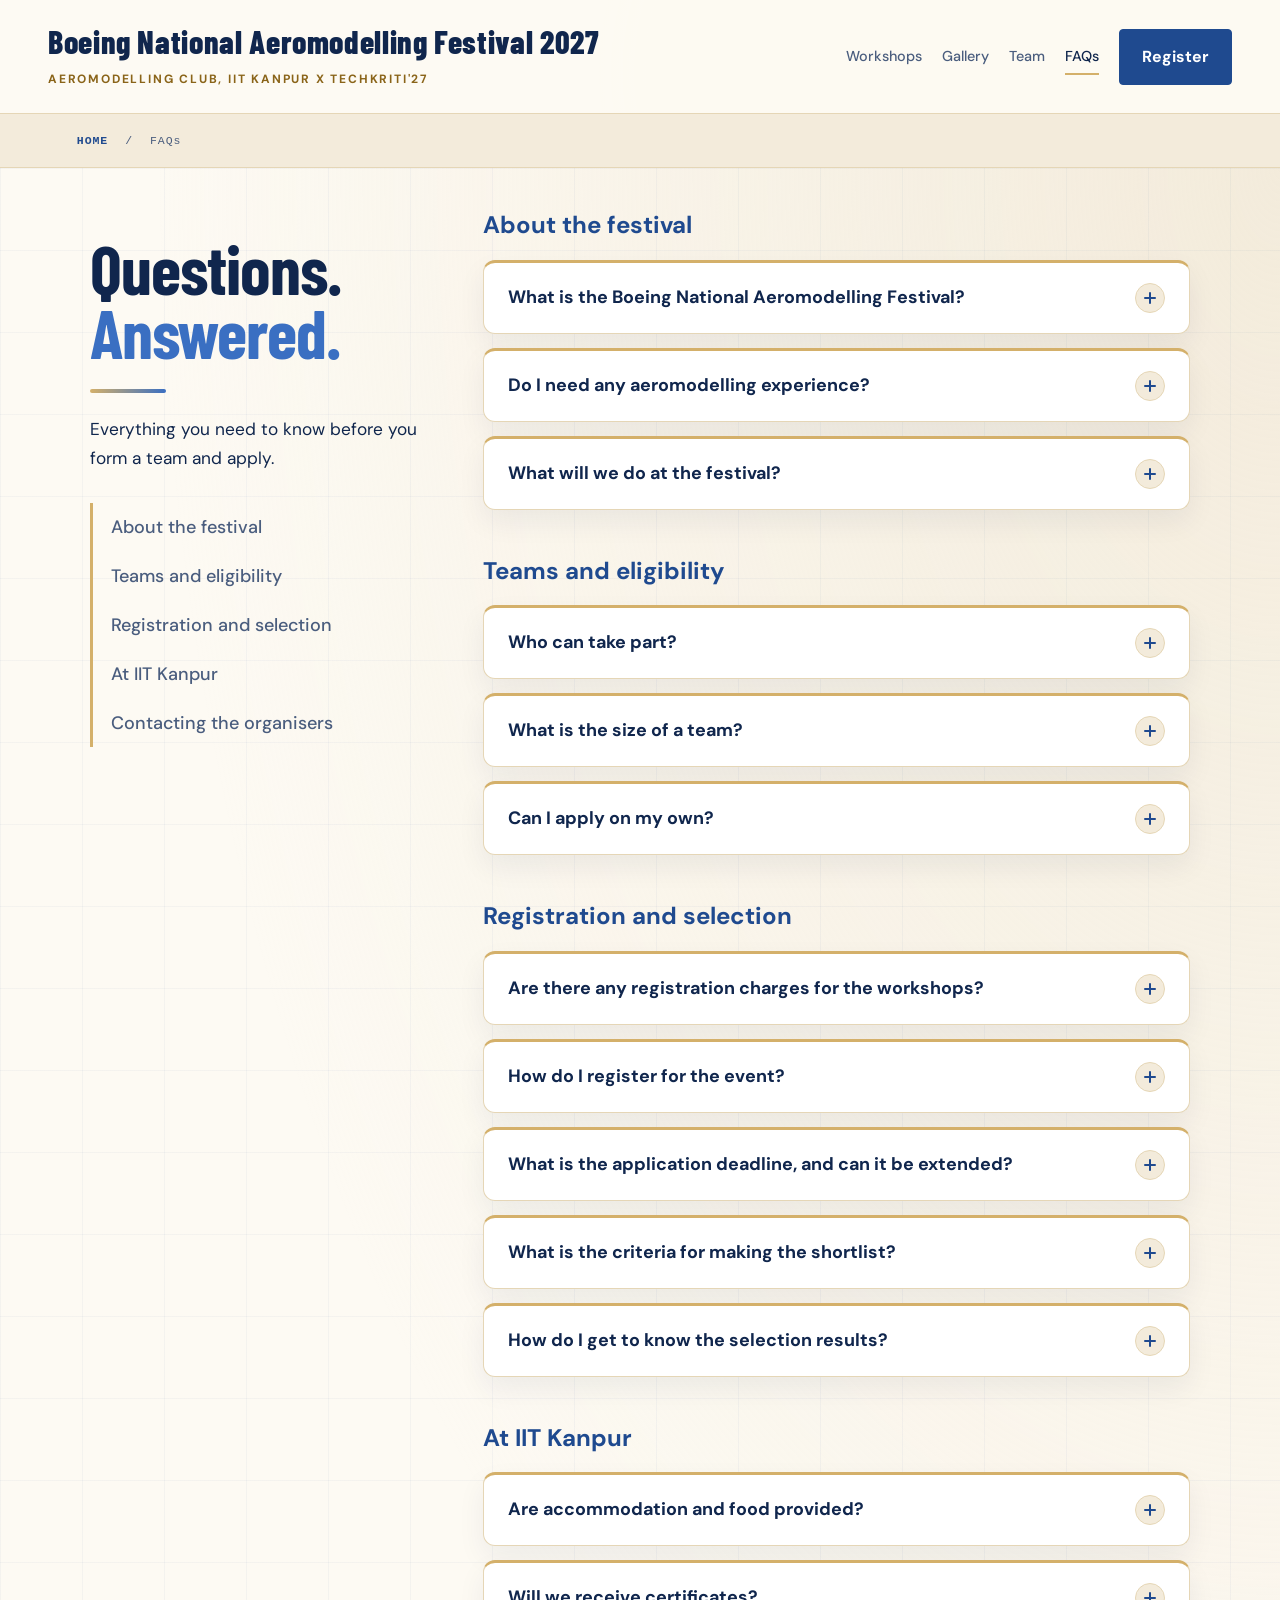
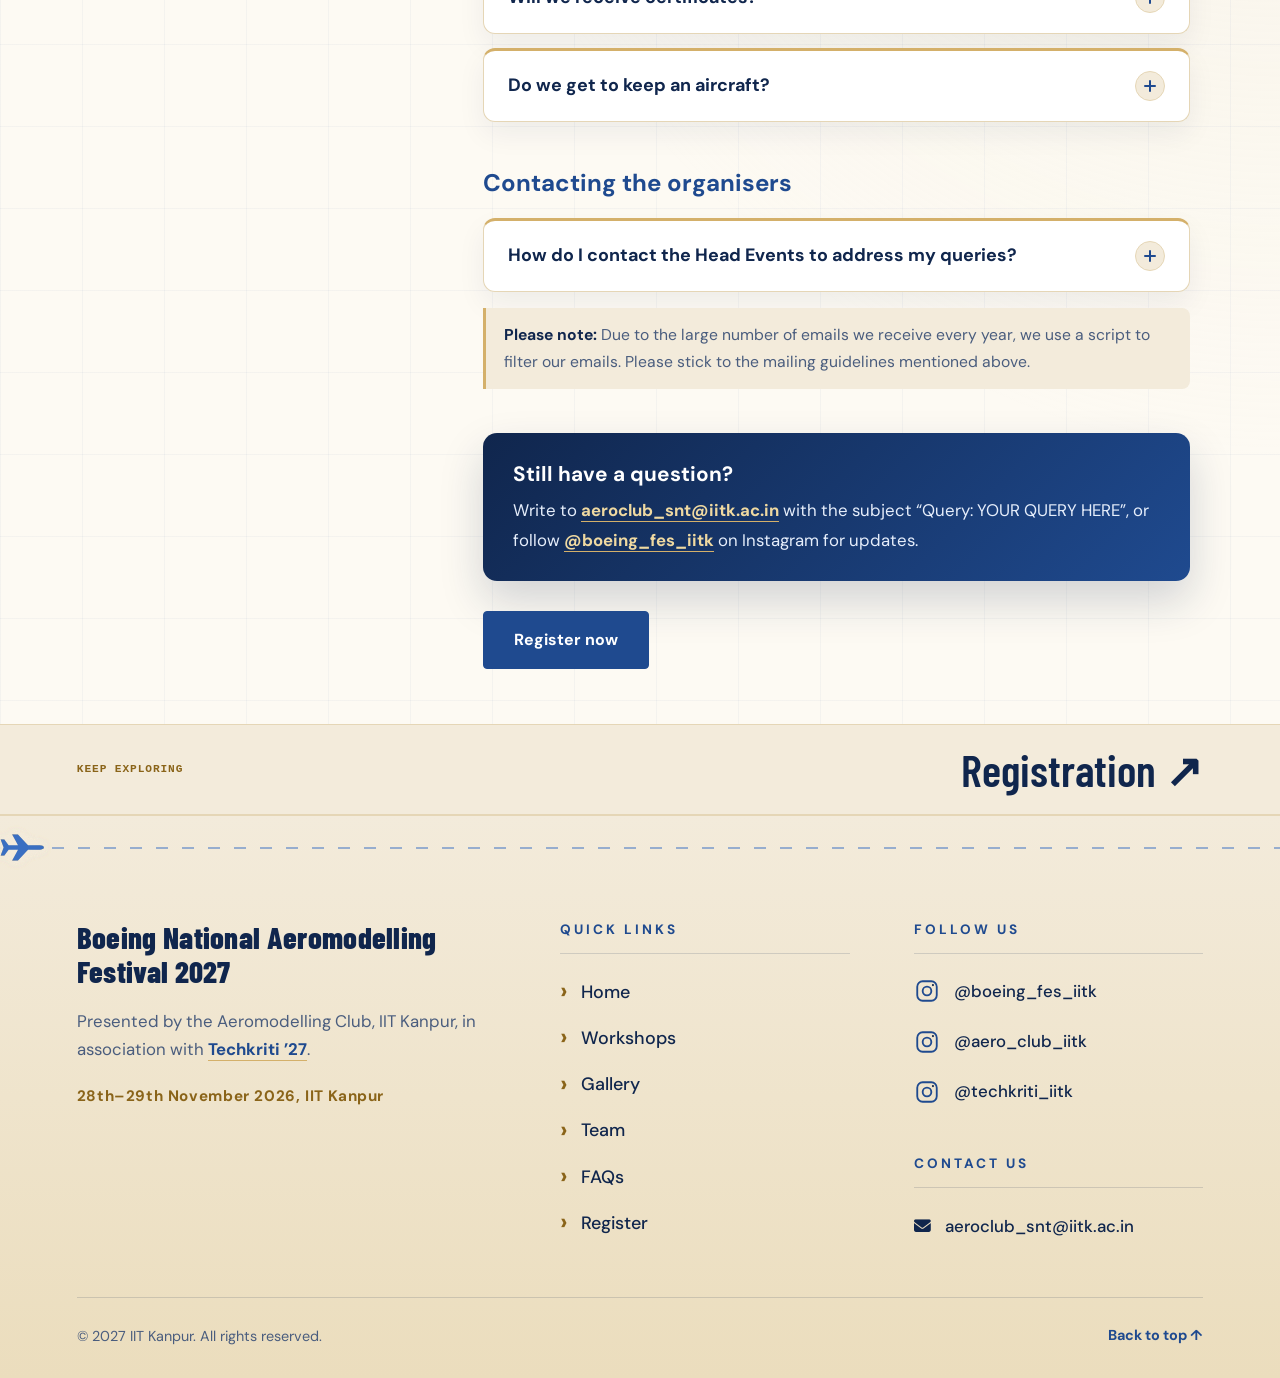
==== faq.html @ bcdc944c "Add files via upload" ====
<!doctype html>
<html lang="en">
<head>
  <meta charset="UTF-8">
  <meta name="viewport" content="width=device-width, initial-scale=1">
  <meta name="theme-color" content="#fdfaf3">
  <meta name="description" content="Answers to common questions about the Boeing National Aeromodelling Festival 2027 at IIT Kanpur: eligibility, team size, registration, selection, accommodation and certificates.">

  <title>FAQs | Boeing National Aeromodelling Festival 2027</title>
  <link rel="stylesheet" href="https://cdnjs.cloudflare.com/ajax/libs/font-awesome/6.5.2/css/all.min.css">
  <link rel="icon" href="assets/favicon.svg" type="image/svg+xml">
  <link rel="preconnect" href="https://fonts.googleapis.com">
  <link rel="preconnect" href="https://fonts.gstatic.com" crossorigin>
  <link rel="stylesheet" href="styles.css">

  <script src="config.js" defer></script>
  <script src="script.js" defer></script>
  <script type="application/ld+json">{"@context": "https://schema.org", "@type": "FAQPage", "mainEntity": [{"@type": "Question", "name": "What is the Boeing National Aeromodelling Festival?", "acceptedAnswer": {"@type": "Answer", "text": "A two-day national festival of design, building and flight, organised by the Aeromodelling Club, IIT Kanpur, in association with Techkriti ’27. It takes place on 28th–29th November 2026 at IIT Kanpur."}}, {"@type": "Question", "name": "Do I need any aeromodelling experience?", "acceptedAnswer": {"@type": "Answer", "text": "No. The festival is open to students from every stream and background, and no prior experience is required."}}, {"@type": "Question", "name": "What will we do at the festival?", "acceptedAnswer": {"@type": "Answer", "text": "You will attend introductory lectures from professors, get a walkthrough of the competition problem statement and a presentation on RC glider design, and build and fly an aircraft model. There is also a networking session with aeromodelling enthusiasts from across the country."}}, {"@type": "Question", "name": "Who can take part?", "acceptedAnswer": {"@type": "Answer", "text": "Students from any engineering department are eligible."}}, {"@type": "Question", "name": "What is the size of a team?", "acceptedAnswer": {"@type": "Answer", "text": "Each team must have 4–5 members: a minimum of 4 and a maximum of 5."}}, {"@type": "Question", "name": "Can I apply on my own?", "acceptedAnswer": {"@type": "Answer", "text": "Applications are made by teams, so form your team first and then submit one application for it."}}, {"@type": "Question", "name": "Are there any registration charges for the workshops?", "acceptedAnswer": {"@type": "Answer", "text": "No, the workshops are conducted free of cost."}}, {"@type": "Question", "name": "How do I register for the event?", "acceptedAnswer": {"@type": "Answer", "text": "The registration form is available through the Workshops page of the website, which links to the registration page. Application forms for the competition will be released soon."}}, {"@type": "Question", "name": "What is the application deadline, and can it be extended?", "acceptedAnswer": {"@type": "Answer", "text": "Applications close on 10th November 2026. We are sorry to inform you that, due to various constraints, the deadlines cannot be extended under any circumstances."}}, {"@type": "Question", "name": "What is the criteria for making the shortlist?", "acceptedAnswer": {"@type": "Answer", "text": "Selection mainly depends on the technical aspect and enthusiasm that the teams showcase in their application form. Additionally, we look for teams that would bring more diversity to the participation pool."}}, {"@type": "Question", "name": "How do I get to know the selection results?", "acceptedAnswer": {"@type": "Answer", "text": "Once the shortlist has been compiled, you will receive a mail on your registered email ID."}}, {"@type": "Question", "name": "Are accommodation and food provided?", "acceptedAnswer": {"@type": "Answer", "text": "Yes. Accommodation is provided for the nights of 27th and 28th November 2026, and meals are provided as set out in the workshop terms and conditions. No dinner or accommodation is provided on 29th November."}}, {"@type": "Question", "name": "Will we receive certificates?", "acceptedAnswer": {"@type": "Answer", "text": "Yes. All participants receive official certificates from Boeing and IIT Kanpur."}}, {"@type": "Question", "name": "Do we get to keep an aircraft?", "acceptedAnswer": {"@type": "Answer", "text": "Yes. You can take home an RC plane kit of your own, subject to terms and conditions."}}, {"@type": "Question", "name": "How do I contact the Head Events to address my queries?", "acceptedAnswer": {"@type": "Answer", "text": "All workshop or event related queries can be sent to takeoff@techkriti.org or to the coordinators listed on the Team page, with the subject “Query: YOUR QUERY HERE” (without quotes). For example: Query: Is it compulsory for all registered members to attend the event?"}}]}</script>
<style>
.faq-layout{position:relative;z-index:1;max-width:1100px;margin:0 auto;display:grid;grid-template-columns:minmax(0,1fr) minmax(0,2.1fr);gap:56px;align-items:start}
.faq-aside{position:sticky;top:28px}
.faq-aside .page-title{font-size:clamp(3.4rem,5.4vw,5.6rem)}
.faq-aside>p{margin-top:22px;font-size:1.08rem;line-height:1.7;color:var(--ink)}
.faq-jump{list-style:none;margin:30px 0 0;padding:0;border-left:3px solid var(--gold)}
.faq-jump a{display:block;padding:10px 18px;color:var(--muted);font-weight:500;transition:color .25s,background .25s}
.faq-jump a:hover{color:var(--navy);background:var(--beige)}
.faq-group{scroll-margin-top:24px}
.faq-group+.faq-group{margin-top:44px}
.faq-group-title{margin:0 0 18px;font:700 1.5rem/1.4 var(--body);letter-spacing:0;color:var(--blue-700)}
.faq-item{background:var(--white);border:1px solid var(--sand);border-top:3px solid var(--gold);border-radius:12px;box-shadow:0 12px 28px #10264d10}
.faq-item+.faq-item{margin-top:14px}
.faq-item summary{display:flex;align-items:center;justify-content:space-between;gap:20px;padding:20px 24px;cursor:pointer;list-style:none;color:var(--navy);font:700 1.12rem/1.45 var(--body)}
.faq-item summary::-webkit-details-marker{display:none}
.faq-item summary i{position:relative;flex:0 0 auto;width:30px;height:30px;border:1px solid var(--sand);border-radius:50%;background:var(--beige);transition:background .25s,border-color .25s,transform .3s var(--ease)}
.faq-item summary i:before,.faq-item summary i:after{content:'';position:absolute;left:50%;top:50%;width:12px;height:2px;margin:-1px 0 0 -6px;border-radius:1px;background:var(--blue-700);transition:transform .3s var(--ease),background .25s}
.faq-item summary i:after{transform:rotate(90deg)}
.faq-item summary:hover i{border-color:var(--gold)}
.faq-item[open] summary i{background:var(--blue-700);border-color:var(--blue-700);transform:rotate(180deg)}
.faq-item[open] summary i:before,.faq-item[open] summary i:after{background:#fff}
.faq-item[open] summary i:after{transform:rotate(0)}
.faq-answer{padding:0 24px 24px;margin-right:50px}
.faq-answer p{margin:0;color:var(--muted);font-size:1.05rem;line-height:1.75}
.faq-answer a{color:var(--blue-700);font-weight:600;border-bottom:1px solid var(--gold)}
.faq-answer a:hover{color:var(--navy)}
.faq-help{margin-top:44px;padding:26px 30px;border-radius:14px;background:linear-gradient(135deg,#10264d,#1f4a8f);box-shadow:0 20px 44px #10264d2e}
.faq-help h2{margin:0 0 8px;font:700 1.3rem/1.4 var(--body);letter-spacing:0;color:#fff}
.faq-help p{margin:0;color:#e6eefb;font-size:1.05rem;line-height:1.75}
.faq-help a{color:var(--gold-light);font-weight:700;border-bottom:1px solid var(--gold)}
.faq-help a:hover{color:#fff}
.faq-note{margin:16px 0 0;padding:14px 18px;border-left:3px solid var(--gold);background:var(--beige);border-radius:0 8px 8px 0;color:var(--muted);font-size:.98rem;line-height:1.7}
.faq-note strong{color:var(--navy)}
.faq-cta{margin-top:30px}
@media(max-width:900px){.faq-layout{grid-template-columns:1fr;gap:34px}.faq-aside{position:static}.faq-jump{display:flex;flex-wrap:wrap;gap:10px;border-left:0}.faq-jump a{padding:9px 16px;border:1px solid var(--sand);border-radius:999px;background:var(--white);font-size:.95rem}}
@media(max-width:600px){.faq-item summary{padding:18px 18px;font-size:1.05rem}.faq-answer{padding:0 18px 20px;margin-right:0}.faq-answer p{font-size:1rem}.faq-help{padding:22px}}
@media(prefers-reduced-motion:reduce){.faq-item summary i,.faq-item summary i:before,.faq-item summary i:after{transition:none}}
</style>
</head>

<body class="theme-faq">
  <a class="skip-link" href="#main">Skip to content</a>

  <div class="scroll-progress" aria-hidden="true"></div>
  <div class="ambient-light" aria-hidden="true"></div>

  <header class="header">

<a class="brand" href="index.html" aria-label="Boeing National Aeromodelling Festival 2027 home"><span class="brand-title">Boeing National Aeromodelling Festival 2027</span><small>AEROMODELLING CLUB, IIT KANPUR X TECHKRITI'27 </small></a>

<button class="menu-toggle" aria-expanded="false" aria-controls="navigation">Explore <span class="menu-bars" aria-hidden="true"></span></button>

<nav id="navigation" aria-label="Main navigation"><a href="workshops.html">Workshops</a><a href="gallery.html">Gallery</a><a href="team.html">Team</a><a href="faq.html" aria-current="page">FAQs</a><a class="button small" href="register.html">Register</a></nav>

</header>

  <main id="main">
    <div class="page-breadcrumb mono">
      <a href="index.html">HOME</a>
      <span>/</span>
      FAQs
    </div>

    <section class="section faq" id="faq" aria-labelledby="faq-title">
      <div class="faq-layout">
        <div class="faq-aside">
          <h1 class="page-title" id="faq-title">
            Questions.<br>
            <em>Answered.</em>
          </h1>
          <p>Everything you need to know before you form a team and apply.</p>
          <ul class="faq-jump" aria-label="Jump to a topic"><li><a href="#about">About the festival</a></li><li><a href="#teams">Teams and eligibility</a></li><li><a href="#applying">Registration and selection</a></li><li><a href="#campus">At IIT Kanpur</a></li><li><a href="#contact">Contacting the organisers</a></li></ul>
        </div>

        <div>
<section class="faq-group" id="about" aria-labelledby="about-h">
<h2 class="faq-group-title" id="about-h">About the festival</h2>
<details class="faq-item"><summary><span>What is the Boeing National Aeromodelling Festival?</span><i aria-hidden="true"></i></summary><div class="faq-answer"><p>A two-day national festival of design, building and flight, organised by the Aeromodelling Club, IIT Kanpur, in association with Techkriti ’27. It takes place on 28th–29th November 2026 at IIT Kanpur.</p></div></details>
<details class="faq-item"><summary><span>Do I need any aeromodelling experience?</span><i aria-hidden="true"></i></summary><div class="faq-answer"><p>No. The festival is open to students from every stream and background, and no prior experience is required.</p></div></details>
<details class="faq-item"><summary><span>What will we do at the festival?</span><i aria-hidden="true"></i></summary><div class="faq-answer"><p>You will learn the basics of aeromodelling, get a walkthrough of the aircraft design, and build and fly an aircraft model under supervision.</p></div></details>
</section>
<section class="faq-group" id="teams" aria-labelledby="teams-h">
<h2 class="faq-group-title" id="teams-h">Teams and eligibility</h2>
<details class="faq-item"><summary><span>Who can take part?</span><i aria-hidden="true"></i></summary><div class="faq-answer"><p>Students from any engineering or science department, from anywhere in India, are eligible to participate.</p></div></details>
<details class="faq-item"><summary><span>What is the size of a team?</span><i aria-hidden="true"></i></summary><div class="faq-answer"><p>Each team must have 4–5 members:a maximum of 5.</p></div></details>
<details class="faq-item"><summary><span>Can I apply on my own?</span><i aria-hidden="true"></i></summary><div class="faq-answer"><p>Applications are submitted as a team. We kindly request you to form your team first and then submit a single application on behalf of your team.</p></div></details>
</section>
<section class="faq-group" id="applying" aria-labelledby="applying-h">
<h2 class="faq-group-title" id="applying-h">Registration and selection</h2>
<details class="faq-item"><summary><span>Are there any registration charges for the workshops?</span><i aria-hidden="true"></i></summary><div class="faq-answer"><p>No, the workshops are conducted free of cost.</p></div></details>
<details class="faq-item"><summary><span>How do I register for the event?</span><i aria-hidden="true"></i></summary><div class="faq-answer"><p>The registration form is available through the <a href="workshops.html">Workshops page</a> of the website, which links to the <a href="register.html">registration page</a>. </p></div></details>
<details class="faq-item"><summary><span>What is the application deadline, and can it be extended?</span><i aria-hidden="true"></i></summary><div class="faq-answer"><p>Applications close on 10th November 2026. We are sorry to inform you that, due to various constraints, the deadlines cannot be extended under any circumstances.</p></div></details>
<details class="faq-item"><summary><span>What is the criteria for making the shortlist?</span><i aria-hidden="true"></i></summary><div class="faq-answer"><p>Selection mainly depends on the technical aspect and enthusiasm that the teams showcase in their application form. Additionally, we look for teams that would bring more diversity to the participation pool.</p></div></details>
<details class="faq-item"><summary><span>How do I get to know the selection results?</span><i aria-hidden="true"></i></summary><div class="faq-answer"><p>Once the shortlist has been compiled, you will receive a mail on your registered email ID.</p></div></details>
</section>
<section class="faq-group" id="campus" aria-labelledby="campus-h">
<h2 class="faq-group-title" id="campus-h">At IIT Kanpur</h2>
<details class="faq-item"><summary><span>Are accommodation and food provided?</span><i aria-hidden="true"></i></summary><div class="faq-answer"><p>Yes. Accommodation is provided for the nights of 27th and 28th November 2026, and meals are provided as set out in the <a href="workshops.html#terms">workshop terms and conditions</a>. No dinner or accommodation is provided on 29th November.</p></div></details>
<details class="faq-item"><summary><span>Will we receive certificates?</span><i aria-hidden="true"></i></summary><div class="faq-answer"><p>Yes. All participants receive official certificates from Boeing and IIT Kanpur.</p></div></details>
<details class="faq-item"><summary><span>Do we get to keep an aircraft?</span><i aria-hidden="true"></i></summary><div class="faq-answer"><p>Yes. You can take home an RC plane kit of your own, subject to terms and conditions.</p></div></details>
</section>
<section class="faq-group" id="contact" aria-labelledby="contact-h">
<h2 class="faq-group-title" id="contact-h">Contacting the organisers</h2>
<details class="faq-item"><summary><span>How do I contact the Head Events to address my queries?</span><i aria-hidden="true"></i></summary><div class="faq-answer"><p>All workshop or event related queries can be sent to <a href="mailto:aeroclub_snt@iitk.ac.in">aeroclub_snt@iitk.ac.in</a> or to the coordinators listed on the <a href="team.html">Team page</a>, with the subject “Query: YOUR QUERY HERE” (without quotes). For example: Query: Is it compulsory for all registered members to attend the event?</p></div></details>
<p class="faq-note"><strong>Please note:</strong> Due to the large number of emails we receive every year, we use a script to filter our emails. Please stick to the mailing guidelines mentioned above.</p>
</section>

          <div class="faq-help">
            <h2>Still have a question?</h2>
            <p>Write to <a href="mailto:aeroclub_snt@iitk.ac.in">aeroclub_snt@iitk.ac.in</a> with the subject “Query: YOUR QUERY HERE”, or follow <a href="https://www.instagram.com/boeing_fes.iitkanpur?stkn=b3hxc285cGUwdHU4/" target="_blank" rel="noopener noreferrer">@boeing_fes_iitk</a> on Instagram for updates.</p>
          </div>

          <div class="faq-cta">
            <a class="button" href="register.html">Register now</a>
          </div>
        </div>
      </div>
    </section>

    <div class="page-next">
      <span class="mono">KEEP EXPLORING</span>
      <a href="register.html">Registration ↗</a>
    </div>
  </main>

  <footer class="techkriti-footer">
  <div class="flight-lane" aria-hidden="true">
    <span class="lane-line"></span>
    <span class="lane-plane p1"><svg viewBox="0 0 64 40" focusable="false" aria-hidden="true"><path d="M61 20c0-2-3-3-6-3H39L25 2h-8l8 15H12L6 9H1l4 11-4 11h5l6-8h13l-8 15h8l14-15h16c3 0 6-1 6-3Z"/></svg></span>
    <span class="lane-plane p2"><svg viewBox="0 0 64 40" focusable="false" aria-hidden="true"><path d="M61 20c0-2-3-3-6-3H39L25 2h-8l8 15H12L6 9H1l4 11-4 11h5l6-8h13l-8 15h8l14-15h16c3 0 6-1 6-3Z"/></svg></span>
    <span class="lane-plane p3"><svg viewBox="0 0 64 40" focusable="false" aria-hidden="true"><path d="M61 20c0-2-3-3-6-3H39L25 2h-8l8 15H12L6 9H1l4 11-4 11h5l6-8h13l-8 15h8l14-15h16c3 0 6-1 6-3Z"/></svg></span>
  </div>

  <div class="tf-grid">
    <div class="tf-about">
      <p class="tf-title">Boeing National Aeromodelling Festival 2027</p>
      <p class="tf-presented">Presented by the Aeromodelling Club, IIT Kanpur, in association with <a href="https://techkriti.org/" target="_blank" rel="noopener noreferrer">Techkriti ’27</a>.</p>
      <p class="tf-meta">28th–29th November 2026, IIT Kanpur</p>
    </div>

    <nav class="tf-col" aria-labelledby="tf-quick">
      <h2 class="tf-heading" id="tf-quick">Quick Links</h2>
      <ul class="tf-list tf-links-list">
        <li><a href="index.html">Home</a></li>
        <li><a href="workshops.html">Workshops</a></li>
        <li><a href="gallery.html">Gallery</a></li>
        <li><a href="team.html">Team</a></li>
        <li><a href="faq.html">FAQs</a></li>
        <li><a href="register.html">Register</a></li>
      </ul>
    </nav>

    <div class="tf-col">
      <h2 class="tf-heading" id="tf-follow">Follow Us</h2>
      <ul class="tf-list tf-social">
        <li><a href="https://www.instagram.com/boeing_fes.iitkanpur?stkn=b3hxc285cGUwdHU4/" target="_blank" rel="noopener noreferrer" aria-label="Instagram: @boeing_fes_iitk"><svg viewBox="0 0 24 24" aria-hidden="true"><rect x="3" y="3" width="18" height="18" rx="5"/><circle cx="12" cy="12" r="4"/><circle cx="17.5" cy="6.5" r="1" fill="currentColor" stroke="none"/></svg><span>@boeing_fes_iitk</span></a></li>
        <li><a href="https://www.instagram.com/aero_club_iitk?stkn=MXhlc2lqOWwxZTV2Yg==/" target="_blank" rel="noopener noreferrer" aria-label="Instagram: @aero_club_iitk"><svg viewBox="0 0 24 24" aria-hidden="true"><rect x="3" y="3" width="18" height="18" rx="5"/><circle cx="12" cy="12" r="4"/><circle cx="17.5" cy="6.5" r="1" fill="currentColor" stroke="none"/></svg><span>@aero_club_iitk</span></a></li>
        <li><a href="https://www.instagram.com/techkriti.iitk?stkn=a3dnM20zMXR4cjg1/" target="_blank" rel="noopener noreferrer" aria-label="Instagram: @techkriti_iitk"><svg viewBox="0 0 24 24" aria-hidden="true"><rect x="3" y="3" width="18" height="18" rx="5"/><circle cx="12" cy="12" r="4"/><circle cx="17.5" cy="6.5" r="1" fill="currentColor" stroke="none"/></svg><span>@techkriti_iitk</span></a></li>
      </ul>
      <h2 class="tf-heading" id="tf-follow" style="margin-top: 40px;">Contact Us</h2>

<ul class="tf-list tf-social">
    <li>
        <a href="mailto:aeroclub_snt@iitk.ac.in" aria-label="Email Aeromodelling Club IIT Kanpur">
            <i class="fa-solid fa-envelope"></i>
            <span>aeroclub_snt@iitk.ac.in</span>
        </a>
    </li>
</ul>
    </div>
  </div>

  <div class="tf-bottom">
    <p>© 2027 IIT Kanpur. All rights reserved.</p>
    <a class="tf-top-link" href="#main">Back to top ↑</a>
  </div>
</footer>
</body>
</html>
---- styles.css ----
@import url('https://fonts.googleapis.com/css2?family=Barlow+Condensed:wght@500;600;700;800;900&family=DM+Sans:wght@400;500;600;700&display=swap');
@view-transition{navigation:auto}

/* ==========================================================================
   BNAF 2027 — light theme
   Palette taken from the reference board: night-sky navy, royal and icy blues,
   set against white, beige and golden beige.
   ========================================================================== */
:root{
  --white:#ffffff;
  --cream:#fdfaf3;      /* page background */
  --beige:#f3ebdb;      /* soft panels, footer */
  --sand:#e5d6b6;       /* hairlines on beige */
  --gold-light:#efd9a1; /* golden beige, highlights */
  --gold:#d4b06a;       /* golden beige, accents and buttons */
  --gold-deep:#8a6419;  /* gold that is safe to use as text */
  --blue-100:#e3ecf9;
  --blue-200:#c4d6f1;
  --blue-300:#8fb2e3;
  --blue-500:#3a6fc2;
  --blue-700:#1f4a8f;
  --navy:#10264d;
  --ink:var(--navy);
  --muted:#4a5d7e;
  --line:#10264d1f;
  --display:'Barlow Condensed','Arial Narrow',Impact,sans-serif;
  --body:'DM Sans',Arial,sans-serif;
  --ease:cubic-bezier(.2,.75,.2,1);
}

*{box-sizing:border-box}
html{scroll-behavior:smooth;scroll-padding-top:30px}
body{margin:0;background:var(--cream);color:var(--ink);font:18px/1.6 var(--body);overflow-x:clip;--wash:var(--beige);--page-accent:var(--blue-500)}
[hidden]{display:none!important}
a{color:inherit;text-decoration:none}
button{font:inherit;cursor:pointer;color:inherit}
button,a,summary{touch-action:manipulation;-webkit-tap-highlight-color:transparent}
img,video{display:block;max-width:100%}
h1,h2,h3,p,figure{margin:0}
h1,h2,h3{font-family:var(--display);line-height:.93;letter-spacing:-.015em;color:var(--navy)}
h1,h2{font-weight:700}
h3{font-weight:600}
p{color:var(--muted)}
h2,.page-title{font-size:clamp(3.8rem,6.8vw,7.2rem)}
em{font-style:normal;color:var(--page-accent)}
button:focus-visible,a:focus-visible,summary:focus-visible{outline:3px solid var(--blue-500);outline-offset:5px}
::selection{background:var(--gold-light);color:var(--navy)}
.mono,.eyebrow,.section-label{font:500 .78rem/1.65 ui-monospace,SFMono-Regular,Consolas,monospace;letter-spacing:.08em}
.skip-link{position:fixed;top:-100px;left:20px;z-index:200;padding:12px 20px;background:var(--navy);color:#fff}
.skip-link:focus{top:10px}
.scroll-progress{height:3px;background:linear-gradient(90deg,var(--blue-500),var(--gold));position:fixed;top:0;left:0;z-index:110;transform:scaleX(0);transform-origin:left;width:100%}
.ambient-light{position:fixed;inset:0;pointer-events:none;z-index:-1;background:radial-gradient(ellipse at 90% 8%,#efd9a14d,transparent 55%),radial-gradient(ellipse at 0% 100%,#c4d6f155,transparent 55%)}

/* ---------- Header (shared by every page) ---------- */
.header{position:relative;z-index:50;display:flex;align-items:center;justify-content:space-between;gap:28px;padding:24px 3.75%;min-height:114px;background:rgba(253,250,243,.96);border-bottom:1px solid var(--sand)}
.theme-home .header{position:absolute;left:0;right:0;top:0;border-bottom:0;background:linear-gradient(#fdfaf3 0%,#fdfaf3e6 55%,#fdfaf300 100%)}
.brand{display:block;min-width:0;font:800 clamp(1.9rem,2.5vw,3rem)/1.05 var(--display);letter-spacing:.02em;color:var(--navy)}
.brand-title{display:block}
.brand small{display:block;font:700 .9rem/1.5 var(--body);letter-spacing:.15em;color:var(--gold-deep);margin-top:12px}
.header nav{display:flex;flex-shrink:0;gap:30px;align-items:center;font-size:1rem}
.header nav>a:not(.button){position:relative;padding:10px 0;color:var(--muted);white-space:nowrap;font-weight:500}
.header nav>a:not(.button):after{content:'';height:2px;position:absolute;bottom:3px;left:0;width:100%;background:var(--gold);transform:scaleX(0);transform-origin:left;transition:transform .3s var(--ease)}
.header nav>a:not(.button):hover,.header nav>a:not(.button)[aria-current=page]{color:var(--navy)}
.header nav>a:not(.button):hover:after,.header nav>a:not(.button)[aria-current=page]:after{transform:scaleX(1)}
.menu-toggle{display:none}

/* ---------- Buttons ---------- */
.button{display:inline-flex;align-items:center;justify-content:center;min-height:58px;position:relative;border:1px solid var(--blue-700);background:var(--blue-700);color:#fff;border-radius:4px;padding:15px 30px;font-size:1rem;font-weight:700;transition:background .3s,color .3s,border-color .3s,box-shadow .3s,transform .3s;overflow:hidden}
.button:before{content:'';position:absolute;inset:0;background:linear-gradient(115deg,transparent 20%,#ffffff55 50%,transparent 80%);transform:translateX(-130%);transition:transform .6s}
.button:hover{background:var(--gold);border-color:var(--gold);color:var(--navy);box-shadow:0 10px 30px #d4b06a55;transform:translateY(-3px)}
.button:hover:before{transform:translateX(130%)}
.button.small{min-height:56px;padding:13px 28px;font-size:1rem}
.text-link{display:inline-flex;align-items:center;gap:16px;font-size:.95rem;background:none;border:0;border-bottom:1px solid var(--gold);padding:8px 0;color:var(--navy);font-weight:500;transition:color .3s,border-color .3s}
.text-link:hover{color:var(--blue-500);border-color:var(--blue-500)}
.text-link span{transition:transform .3s}
.text-link:hover span{transform:translate(3px,-3px)}

/* ---------- Homepage hero ---------- */
.hero{position:relative;isolation:isolate;min-height:880px;min-height:max(880px,100svh);padding:230px 6% 165px;overflow:hidden;display:flex;align-items:center}
.hero-media,.hero-shade,.hero-grid{position:absolute;inset:0;width:100%;height:100%;pointer-events:none}
.hero-media{z-index:-5;background:url('assets/hero-poster.jpg') center/cover;transform:scale(1.03);animation:arrival-media 1.8s var(--ease) both}
.hero-media video{width:100%;height:100%;object-fit:cover;object-position:58% center;filter:saturate(.9) contrast(1.02)}
/* Cream wash keeps the dark headline readable and lets the film show on the right. */
.hero-shade{z-index:-4;background:linear-gradient(90deg,#fdfaf3c0 20%,#fdfaf3a9 40%,#fdfaf35c 68%,#fdfaf300 100%),linear-gradient(0deg,#fdfaf3 0%,#fdfaf300 38%)}
.hero-grid{z-index:-3;background-image:linear-gradient(#1f4a8f0d 1px,transparent 1px),linear-gradient(90deg,#1f4a8f0d 1px,transparent 1px);background-size:95px 95px;mask-image:linear-gradient(90deg,#000,transparent)}
.hero-content{width:100%;position:relative;z-index:3}
.hero .eyebrow{color:var(--gold-deep);margin-bottom:24px;font-size:.8rem;font-weight:700}
.hero h1{font-size:clamp(6rem,11.8vw,12.5rem);font-weight:800;line-height:.82;letter-spacing:-.02em;color:var(--navy)}
.title-line{display:block;overflow:hidden;padding-bottom:.09em;margin-bottom:-.09em}
.title-line>span{display:block;animation:title-arrival 1.25s var(--ease) both}
.title-line:nth-child(2)>span{animation-delay:.16s}
.hero h1 em{color:var(--blue-500);font-weight:500}
.hero-lower{display:flex;align-items:flex-end;justify-content:space-between;gap:35px;margin-top:34px;max-width:1080px;animation:fade-up 1s .45s var(--ease) both}
.hero-copy{color:var(--ink);max-width:420px;font-size:1.05rem;line-height:1.6}
.actions{display:flex;align-items:center;gap:27px;flex-wrap:wrap}
.hero-side{position:absolute;right:2%;top:39%;writing-mode:vertical-rl;color:var(--blue-700);font-size:.65rem;font-weight:700}
.hero-bottom{position:absolute;bottom:38px;left:6%;right:6%;display:grid;grid-template-columns:repeat(3,minmax(0,1fr));border:1px solid var(--sand);border-radius:14px;background:#ffffffdb;backdrop-filter:blur(10px);box-shadow:0 18px 44px #10264d1f;overflow:hidden}
.hero-bottom>div{padding:20px 28px;border-left:1px solid var(--sand)}
.hero-bottom>div:first-child{border-left:0}
.hero-bottom .mono{display:block;font-size:.7rem;color:var(--gold-deep);font-weight:700;letter-spacing:.14em;text-transform:uppercase}
.hero-bottom p{font-size:1.05rem;color:var(--navy);margin-top:4px;font-weight:600}
.flight-orbit{position:absolute;right:1%;top:21%;width:clamp(300px,36vw,560px);aspect-ratio:1;border:1px solid #1f4a8f26;border-radius:50%;z-index:-2;display:grid;place-items:center}
.flight-orbit:before,.flight-orbit:after{content:'';position:absolute;border:1px dashed #1f4a8f30;border-radius:50%;inset:8%;animation:orbit-turn 90s linear infinite}
.flight-orbit:after{inset:-7%;border-style:solid;border-color:#d4b06a40}
.flight-orbit i{position:absolute;inset:0;border-radius:50%;animation:orbit-turn 22s linear infinite}
.flight-orbit i:after{content:'';position:absolute;top:0;left:50%;width:9px;height:9px;background:var(--gold);border-radius:50%;box-shadow:0 0 0 5px #d4b06a33}
.flight-orbit b{font:500 clamp(160px,23vw,350px)/1 var(--display);color:transparent;-webkit-text-stroke:1px #1f4a8f2e}
.flight-trace{position:absolute;inset:0;width:100%;height:100%;z-index:-2;pointer-events:none}
.flight-trace path{fill:none;stroke:#c49a4c;stroke-width:1.6;stroke-dasharray:1600;stroke-dashoffset:1600;animation:trace-flight 3s .3s var(--ease) forwards}

/* ---------- Inner pages ---------- */
.theme-workshops{--wash:#dbe7f8;--page-accent:#2d5fb4}
.theme-gallery{--wash:#f1e2bd;--page-accent:var(--gold-deep)}
.theme-team{--wash:#dfe7f7;--page-accent:#3a55a8}
.theme-register{--wash:#f4e5bf;--page-accent:var(--gold-deep)}
main{position:relative}
.chapter-ghost{position:absolute;right:2%;top:8px;font:800 24rem/1 var(--display);color:#1f4a8f0d;pointer-events:none;z-index:0}
.page-breadcrumb{display:flex;gap:17px;align-items:center;padding:17px 6%;background:var(--beige);border-bottom:1px solid var(--sand);color:var(--muted);font-size:.72rem}
.page-breadcrumb a{color:var(--blue-700);font-weight:700}
.page-breadcrumb a:hover{color:var(--navy)}
.section{padding:40px 6% 55px;position:relative;background:radial-gradient(ellipse at 100% 0%,var(--wash),transparent 62%),var(--cream);overflow:hidden;isolation:isolate}
.section:before{content:'';position:absolute;inset:0;z-index:-1;background-image:linear-gradient(#1f4a8f0a 1px,transparent 1px),linear-gradient(90deg,#1f4a8f0a 1px,transparent 1px);background-size:82px 82px}
.section-heading{display:flex;align-items:flex-end;justify-content:space-between;gap:45px;margin-bottom:35px}
.section-heading>p{font-size:1.05rem;max-width:365px;line-height:1.65}
.page-title{animation:fade-up .9s var(--ease) both;position:relative;z-index:3}
.page-title:after{content:'';display:block;width:76px;height:4px;margin-top:24px;border-radius:2px;background:linear-gradient(90deg,var(--gold),var(--blue-500))}
.section .eyebrow{color:var(--page-accent);margin-bottom:17px}
.page-next{display:flex;align-items:center;justify-content:space-between;gap:25px;padding:22px 6%;border-block:1px solid var(--sand);background:var(--beige)}
.page-next .mono{font-size:.7rem;color:var(--gold-deep);font-weight:700}
.page-next>a{font:600 2.8rem/1 var(--display);color:var(--navy);transition:color .3s,transform .3s}
.page-next>a:hover{color:var(--blue-500);transform:translateX(6px)}

/* ---------- Footer (identical on every page) ---------- */
footer.techkriti-footer{display:block;position:relative;isolation:isolate;overflow:hidden;background:linear-gradient(180deg,var(--beige) 0%,#ebddbd 100%);color:var(--navy);padding:104px 6% 30px;border-top:1px solid var(--sand);font-family:var(--body)}
.techkriti-footer .tf-grid,.techkriti-footer .tf-bottom{max-width:1280px;margin-inline:auto}
.techkriti-footer .tf-grid{display:grid;grid-template-columns:1.45fr 1fr 1fr;gap:64px;padding-bottom:56px}
.tf-title{font:800 clamp(1.8rem,2.4vw,2.35rem)/1.12 var(--display);letter-spacing:.01em;color:var(--navy);margin:0 0 18px;max-width:430px}
.tf-presented{margin:0;color:var(--muted);font-size:1.05rem;line-height:1.7;max-width:430px}
.tf-presented a{color:var(--blue-700);font-weight:700;border-bottom:1px solid var(--gold)}
.tf-presented a:hover{color:var(--navy)}
.tf-meta{margin:20px 0 0;color:var(--gold-deep);font-size:.95rem;font-weight:700;letter-spacing:.04em}
.tf-heading{font:700 .85rem/1.4 var(--body);letter-spacing:.22em;text-transform:uppercase;color:var(--blue-700);margin:0 0 24px;padding-bottom:14px;border-bottom:1px solid #10264d26}
.tf-list{list-style:none;margin:0;padding:0;display:grid;gap:15px}
.tf-list a{display:inline-flex;align-items:center;gap:14px;color:var(--navy);font-size:1.12rem;font-weight:500;transition:color .25s,transform .25s}
.tf-links-list a:before{content:'›';color:var(--gold-deep);font-size:1.5rem;font-weight:800;line-height:1;transform:translateY(-1px)}
.tf-list a:hover{color:var(--blue-500);transform:translateX(4px)}
.tf-social a{gap:14px;font-size:1.05rem}
.tf-social svg{display:block;width:26px;height:26px;flex-shrink:0;fill:none;stroke:var(--blue-700);stroke-width:1.7}
.techkriti-footer .tf-bottom{display:flex;justify-content:space-between;align-items:center;gap:20px;border-top:1px solid #10264d26;padding-top:26px}
.techkriti-footer .tf-bottom p{margin:0;color:var(--muted);font-size:.9rem;line-height:1.7}
.tf-top-link{color:var(--blue-700);font-size:.9rem;font-weight:700}
.tf-top-link:hover{color:var(--navy)}
.techkriti-footer a:focus-visible{outline:2px solid var(--blue-500);outline-offset:5px;border-radius:3px}

/* Flight lane: dashes flow along the lane while aircraft cross the page. */
.flight-lane{position:absolute;top:0;left:0;right:0;height:64px;pointer-events:none;z-index:-1;overflow:hidden}
.lane-line{position:absolute;left:0;right:0;top:50%;height:2px;margin-top:-1px;background:repeating-linear-gradient(90deg,var(--blue-500) 0 12px,transparent 12px 26px);background-size:26px 2px;opacity:.5;animation:lane-flow 1.2s linear infinite}
.lane-plane{position:absolute;top:50%;left:0;width:46px;height:29px;margin-top:-15px;animation:lane-fly 24s linear infinite;animation-delay:var(--delay,0s);will-change:transform}
.lane-plane svg{display:block;width:100%;height:100%;fill:currentColor;filter:drop-shadow(0 0 5px var(--beige)) drop-shadow(0 0 2px var(--beige))}
.lane-plane.p1{color:var(--blue-700);--delay:0s}
.lane-plane.p2{color:var(--gold-deep);--delay:-8s}
.lane-plane.p3{color:var(--blue-500);--delay:-16s}
@keyframes lane-flow{to{background-position:26px 0}}
@keyframes lane-fly{from{transform:translateX(-80px)}to{transform:translateX(calc(100vw + 40px))}}

/* ---------- Intro, dialog, utilities ---------- */
.departure-intro{position:fixed;inset:0;z-index:120;background:var(--cream);display:flex;flex-direction:column;justify-content:center;align-items:center;pointer-events:none;text-align:center;transition:opacity .55s,visibility .55s;overflow:hidden}
.departure-intro>strong{font:700 clamp(4rem,10vw,9rem)/.9 var(--display);margin:22px 0 30px;color:var(--navy)}
.departure-intro>strong em{color:var(--blue-500)}
.departure-intro>.mono{color:var(--gold-deep);font-weight:700}
.intro-meter{height:3px;width:200px;background:linear-gradient(90deg,var(--blue-500),var(--gold));transform-origin:left;animation:meter 1.1s var(--ease) both}
.departure-intro button{pointer-events:auto;position:absolute;right:5%;bottom:5%;background:none;border:1px solid #10264d44;color:var(--navy);padding:9px 18px;border-radius:25px;font-size:.8rem}
.departure-intro.out{opacity:0;visibility:hidden}
dialog{width:min(1050px,94%);max-height:94svh;overflow:auto;background:var(--cream);color:var(--navy);border:1px solid var(--sand);padding:20px;border-radius:8px}
dialog::backdrop{background:#10264db8;backdrop-filter:blur(10px)}
body.modal-open{overflow:hidden}
.reveal-pending{opacity:0;transform:translateY(28px);transition:opacity .85s var(--ease),transform .85s var(--ease);transition-delay:var(--reveal-delay,0ms)}
.reveal-pending.visible{opacity:1;transform:none}
.noscript{padding:20px;background:var(--beige);color:var(--navy)}
.motion-paused *,.motion-paused *:before,.motion-paused *:after{animation-play-state:paused!important;transition-duration:.01ms!important}
.motion-paused .reveal-pending{opacity:1;transform:none}
.motion-paused .title-line>span,.motion-paused .hero-lower,.motion-paused .page-title{transform:none;opacity:1}
.motion-paused .hero-media{transform:none}
.intro-running .hero .title-line>span,.intro-running .hero-lower,.intro-running .hero-media,.intro-running .flight-trace path{animation-play-state:paused}

@keyframes fade-up{from{opacity:0;transform:translateY(24px)}to{opacity:1;transform:none}}
@keyframes title-arrival{from{transform:translateY(112%) rotate(2deg)}to{transform:none}}
@keyframes arrival-media{from{transform:scale(1.12)}to{transform:scale(1.03)}}
@keyframes orbit-turn{to{transform:rotate(360deg)}}
@keyframes trace-flight{to{stroke-dashoffset:0}}
@keyframes meter{from{transform:scaleX(0)}to{transform:scaleX(1)}}

/* ---------- Responsive ---------- */
@media(min-width:1600px){.hero{padding-top:240px;padding-bottom:180px}.hero-content{max-width:1550px}.hero-lower{max-width:1200px}.section{padding-inline:max(6%,calc((100% - 1500px)/2))}}
@media(max-width:1400px) and (min-width:1201px){.header{gap:20px}.header nav{gap:20px;font-size:.9rem}.header .button.small{padding-inline:22px}.header .brand small{font-size:.75rem}}
@media(max-width:1000px) and (min-width:601px){.techkriti-footer .tf-grid{grid-template-columns:1fr 1fr;gap:44px}.tf-about{grid-column:1/-1}}
@media(max-width:1200px){
  .header,.theme-home .header{padding:20px 4%;min-height:104px;gap:18px}
  .brand{font-size:clamp(1.6rem,3.8vw,2.7rem)}
  .brand small{font-size:.75rem;letter-spacing:.1em}
  .menu-toggle{display:flex;flex-shrink:0;align-items:center;gap:12px;background:var(--white);border:1px solid var(--sand);border-radius:4px;padding:10px 13px;font-size:.83rem;color:var(--navy);font-weight:600}
  .menu-bars{display:block;width:19px;height:11px;border-top:1px solid var(--navy);border-bottom:1px solid var(--navy);transition:transform .3s}
  .menu-toggle[aria-expanded=true] .menu-bars{transform:rotate(-45deg)}
  .header nav{display:none;position:absolute;top:100%;left:4%;right:4%;padding:20px;background:var(--white);border:1px solid var(--sand);border-radius:8px;box-shadow:0 20px 40px #10264d26}
  .header nav.open{display:flex;flex-direction:column;align-items:stretch;gap:0;animation:fade-up .3s var(--ease)}
  .header nav>a:not(.button){padding:12px 5px;font-size:1.05rem}
  .header nav .button{margin-top:12px}
  .hero{padding-top:225px;min-height:900px}
  .hero h1{font-size:11.5vw}
  .hero-lower{align-items:flex-start}
  .hero-copy{max-width:350px;font-size:1rem}
  .actions{gap:20px;max-width:250px}
  .section-heading>p{max-width:300px}
}
@media(max-width:820px){
  body{font-size:17px}
  .hero{min-height:850px;min-height:max(850px,100svh);padding:195px 6% 250px;align-items:center}
  .hero h1{font-size:clamp(4.15rem,11.8vw,6.5rem);line-height:.9;letter-spacing:-.025em}
  .hero .eyebrow{font-size:.67rem;margin-bottom:22px}
  .hero-lower{flex-direction:column;align-items:flex-start;gap:24px;margin-top:25px}
  .hero-copy{font-size:1rem;max-width:390px}
  .actions{max-width:none;gap:20px}
  .button{font-size:.94rem;min-height:53px;padding:13px 22px}
  .hero .text-link{font-size:.86rem}
  .hero-bottom{grid-template-columns:1fr;bottom:24px}
  .hero-bottom>div{display:flex;align-items:center;justify-content:space-between;gap:16px;padding:13px 20px;border-left:0;border-top:1px solid var(--sand)}
  .hero-bottom>div:first-child{border-top:0}
  .hero-bottom p{font-size:.95rem;margin-top:0;text-align:right}
  .hero-bottom .mono{font-size:.62rem}
  .hero-side{display:none}
  .hero-media video{object-position:57% center}
  .hero-shade{background:linear-gradient(90deg,#fdfaf3f5,#fdfaf3c7),linear-gradient(0deg,#fdfaf3,#fdfaf300 60%)}
  .flight-orbit{right:-20%;top:26%;width:400px;opacity:.7}
  .section{padding:30px 6% 38px}
  .page-breadcrumb{font-size:.65rem}
  .page-title,h2{font-size:clamp(3.4rem,9vw,4.5rem)}
  .chapter-ghost{font-size:16rem;top:70px}
  .section-heading{display:block;margin-bottom:28px}
  .section-heading>p{max-width:100%;font-size:1rem;margin-top:21px}
  .page-next{padding:20px 6%}
  .page-next>a{font-size:2.2rem}
  .page-next .mono{font-size:.65rem}
}
@media(max-width:600px){
  .header,.theme-home .header{padding:16px 5%;gap:12px;min-height:104px}
  .brand{font-size:clamp(1.3rem,5.2vw,1.9rem);line-height:1.05}
  .brand small{font-size:.65rem;letter-spacing:.08em;margin-top:7px}
  .menu-toggle{font-size:.72rem;padding:9px;gap:8px}
  footer.techkriti-footer{padding:88px 6% 24px}
  .techkriti-footer .tf-grid{grid-template-columns:1fr;gap:38px;padding-bottom:36px}
  .techkriti-footer .tf-bottom{flex-direction:column;align-items:flex-start;gap:12px;padding-top:22px}
  .lane-plane{width:38px;height:24px;margin-top:-12px}
}
@media(max-width:390px){
  .hero{min-height:865px}
  .hero h1{font-size:3.85rem}
  .hero .actions{gap:15px;align-items:flex-start;flex-direction:column}
  .hero .eyebrow{font-size:.59rem}
  .hero-copy{font-size:.94rem}
  .brand{font-size:1.9rem}
  .brand small{font-size:.58rem}
  .menu-toggle{padding:8px 10px}
  .page-title,h2{font-size:3.1rem}
}
@media(prefers-reduced-motion:reduce){
  html{scroll-behavior:auto}
  *,*:before,*:after{animation:none!important;transition:none!important}
  .reveal-pending{opacity:1;transform:none}
  .departure-intro{display:none!important}
  .flight-trace path{stroke-dashoffset:0}
  .button:hover,.page-next>a:hover{transform:none}
  /* With motion off, aircraft rest at three fixed points along the lane. */
  .lane-plane.p1{left:12%}.lane-plane.p2{left:46%}.lane-plane.p3{left:80%}
}
@media(prefers-reduced-motion:no-preference){
  ::view-transition-old(root){animation:fade-away .18s ease both}
  ::view-transition-new(root){animation:fade-up .35s var(--ease) both}
  @keyframes fade-away{to{opacity:0;transform:translateY(-8px)}}
}
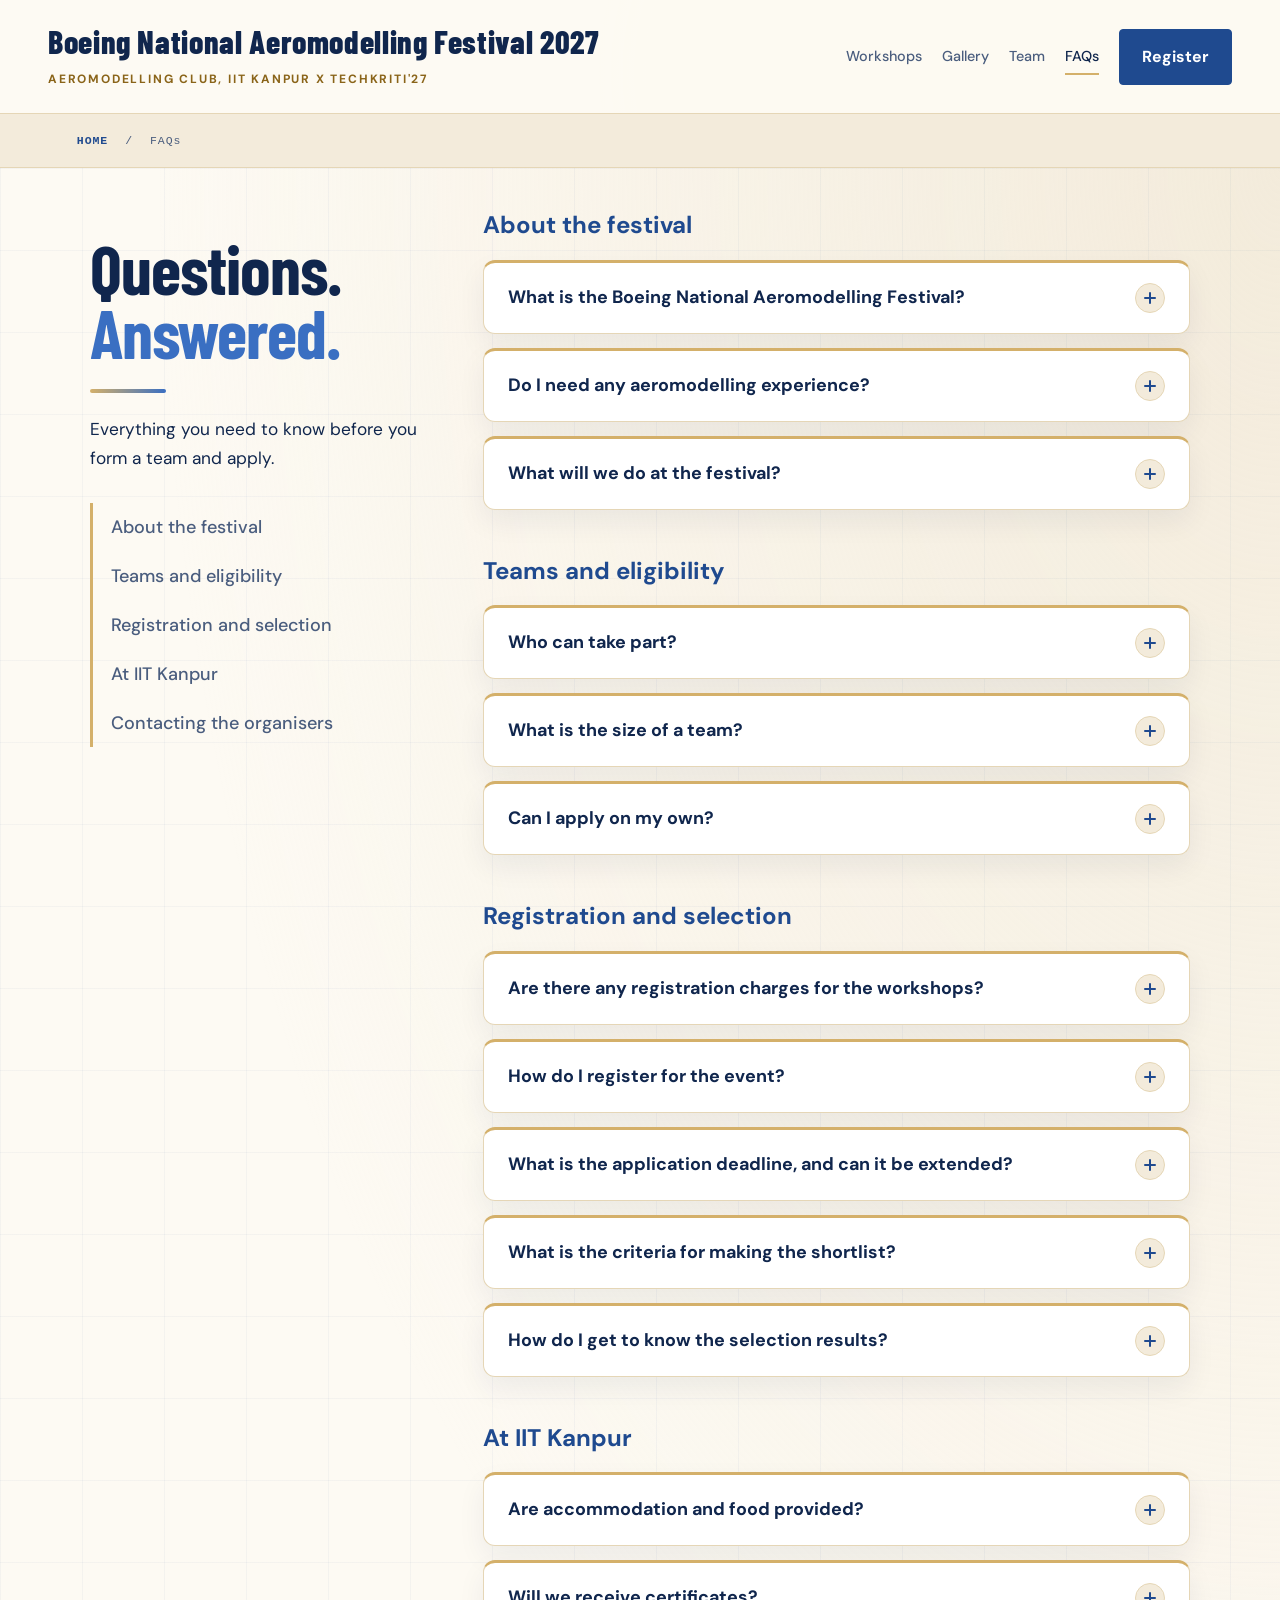
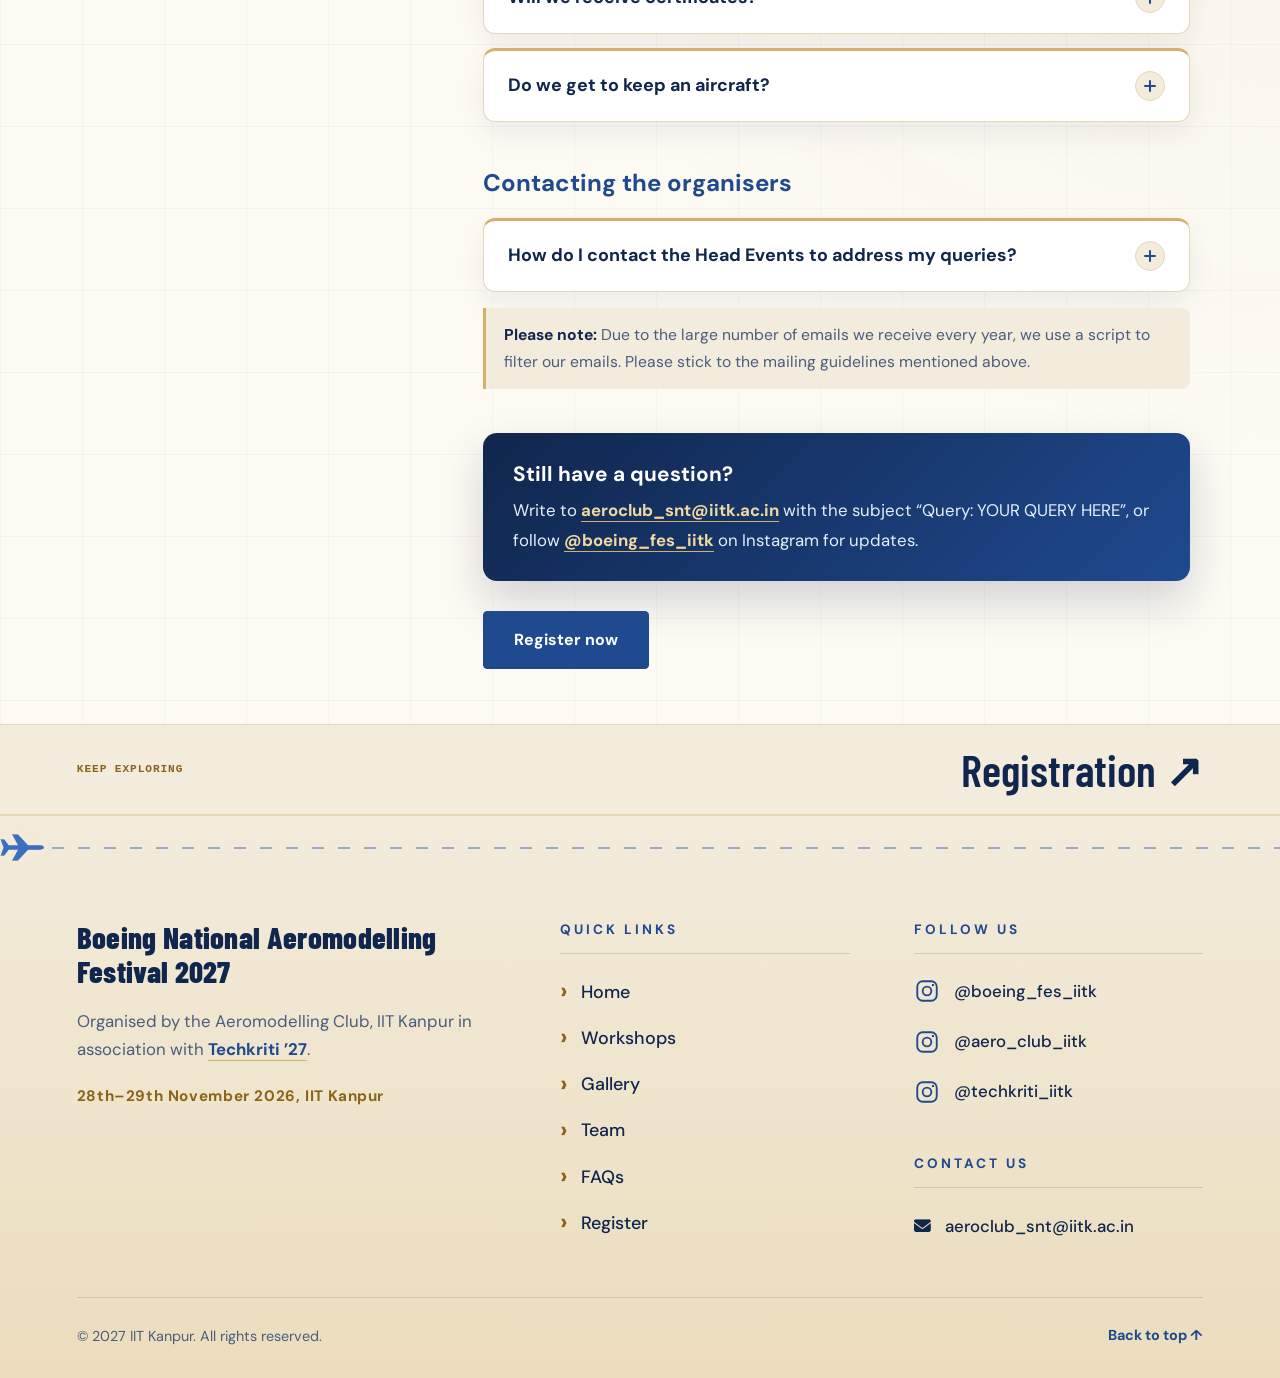
==== commit 2ee9e116: "Update presentation text for Boeing Festival" ====
--- a/faq.html
+++ b/faq.html
@@ -152,7 +152,7 @@
   <div class="tf-grid">
     <div class="tf-about">
       <p class="tf-title">Boeing National Aeromodelling Festival 2027</p>
-      <p class="tf-presented">Presented by the Aeromodelling Club, IIT Kanpur, in association with <a href="https://techkriti.org/" target="_blank" rel="noopener noreferrer">Techkriti ’27</a>.</p>
+      <p class="tf-presented">Organised by the Aeromodelling Club, IIT Kanpur in association with <a href="https://techkriti.org/" target="_blank" rel="noopener noreferrer">Techkriti ’27</a>.</p>
       <p class="tf-meta">28th–29th November 2026, IIT Kanpur</p>
     </div>
 
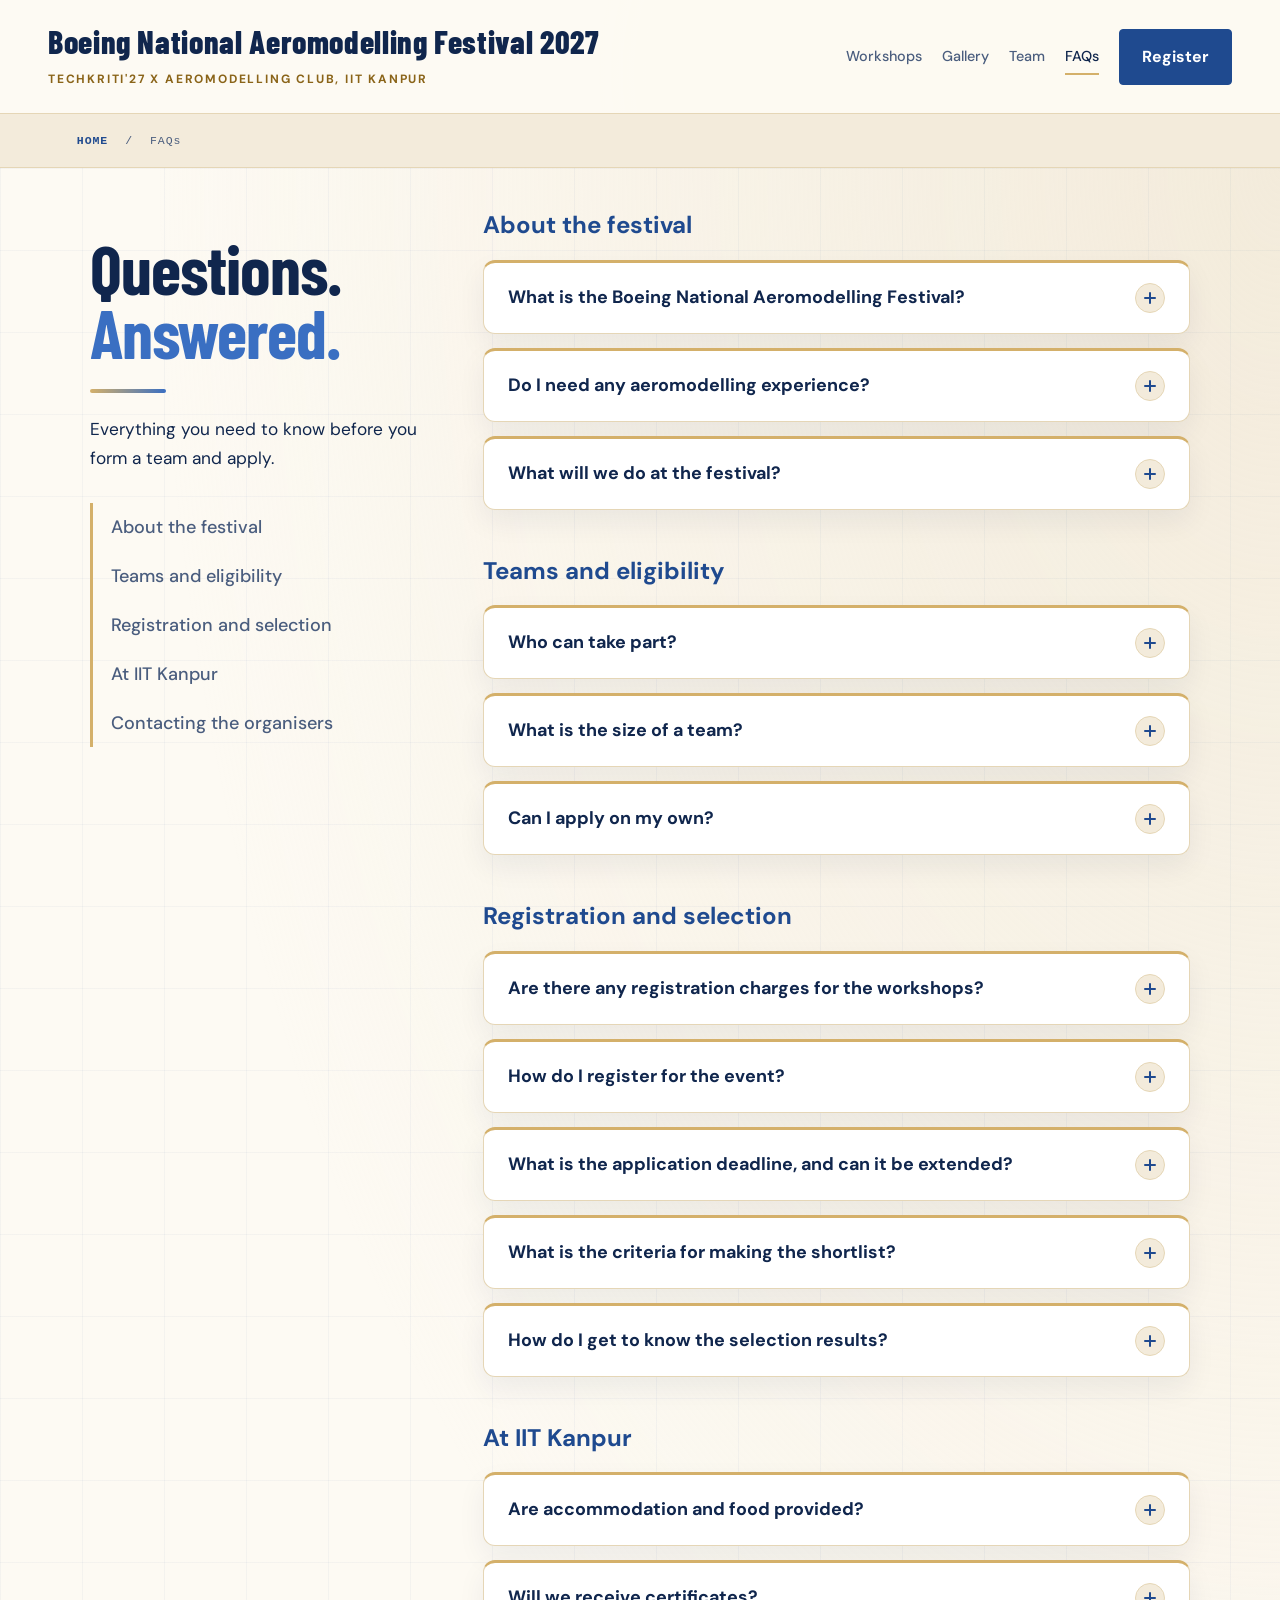
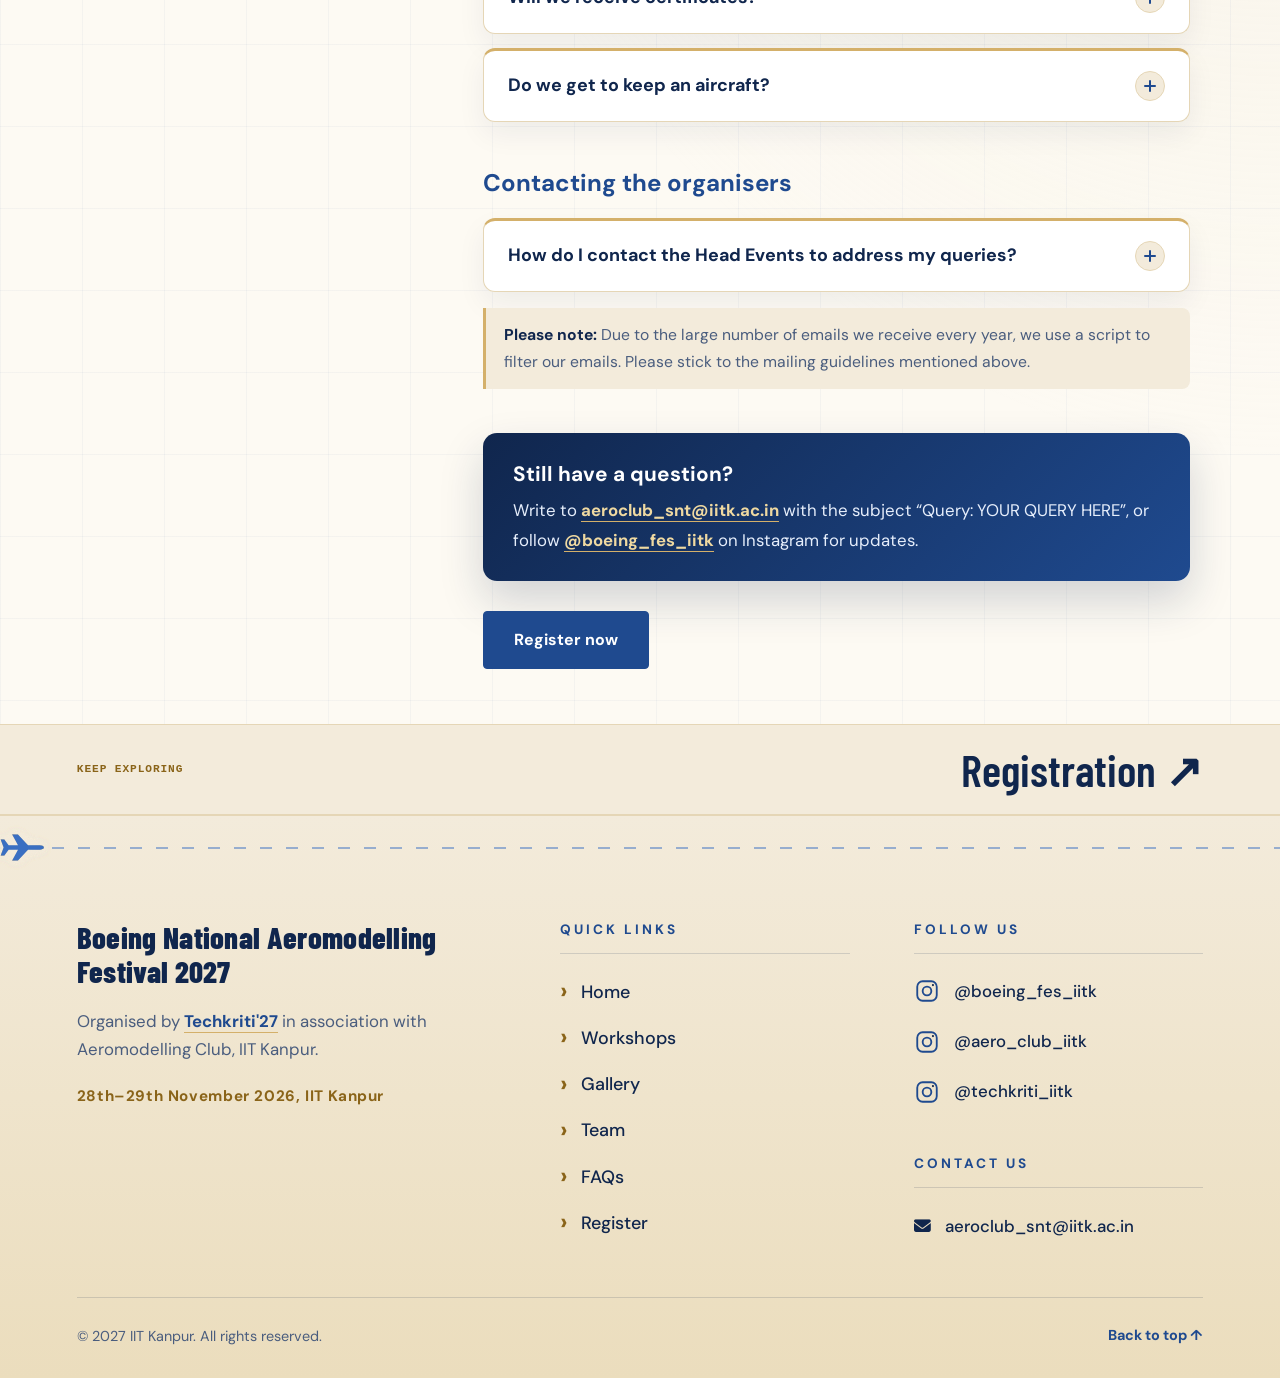
==== commit 55f70780: "Add files via upload" ====
--- a/faq.html
+++ b/faq.html
@@ -15,7 +15,7 @@
 
   <script src="config.js" defer></script>
   <script src="script.js" defer></script>
-  <script type="application/ld+json">{"@context": "https://schema.org", "@type": "FAQPage", "mainEntity": [{"@type": "Question", "name": "What is the Boeing National Aeromodelling Festival?", "acceptedAnswer": {"@type": "Answer", "text": "A two-day national festival of design, building and flight, organised by the Aeromodelling Club, IIT Kanpur, in association with Techkriti ’27. It takes place on 28th–29th November 2026 at IIT Kanpur."}}, {"@type": "Question", "name": "Do I need any aeromodelling experience?", "acceptedAnswer": {"@type": "Answer", "text": "No. The festival is open to students from every stream and background, and no prior experience is required."}}, {"@type": "Question", "name": "What will we do at the festival?", "acceptedAnswer": {"@type": "Answer", "text": "You will attend introductory lectures from professors, get a walkthrough of the competition problem statement and a presentation on RC glider design, and build and fly an aircraft model. There is also a networking session with aeromodelling enthusiasts from across the country."}}, {"@type": "Question", "name": "Who can take part?", "acceptedAnswer": {"@type": "Answer", "text": "Students from any engineering department are eligible."}}, {"@type": "Question", "name": "What is the size of a team?", "acceptedAnswer": {"@type": "Answer", "text": "Each team must have 4–5 members: a minimum of 4 and a maximum of 5."}}, {"@type": "Question", "name": "Can I apply on my own?", "acceptedAnswer": {"@type": "Answer", "text": "Applications are made by teams, so form your team first and then submit one application for it."}}, {"@type": "Question", "name": "Are there any registration charges for the workshops?", "acceptedAnswer": {"@type": "Answer", "text": "No, the workshops are conducted free of cost."}}, {"@type": "Question", "name": "How do I register for the event?", "acceptedAnswer": {"@type": "Answer", "text": "The registration form is available through the Workshops page of the website, which links to the registration page. Application forms for the competition will be released soon."}}, {"@type": "Question", "name": "What is the application deadline, and can it be extended?", "acceptedAnswer": {"@type": "Answer", "text": "Applications close on 10th November 2026. We are sorry to inform you that, due to various constraints, the deadlines cannot be extended under any circumstances."}}, {"@type": "Question", "name": "What is the criteria for making the shortlist?", "acceptedAnswer": {"@type": "Answer", "text": "Selection mainly depends on the technical aspect and enthusiasm that the teams showcase in their application form. Additionally, we look for teams that would bring more diversity to the participation pool."}}, {"@type": "Question", "name": "How do I get to know the selection results?", "acceptedAnswer": {"@type": "Answer", "text": "Once the shortlist has been compiled, you will receive a mail on your registered email ID."}}, {"@type": "Question", "name": "Are accommodation and food provided?", "acceptedAnswer": {"@type": "Answer", "text": "Yes. Accommodation is provided for the nights of 27th and 28th November 2026, and meals are provided as set out in the workshop terms and conditions. No dinner or accommodation is provided on 29th November."}}, {"@type": "Question", "name": "Will we receive certificates?", "acceptedAnswer": {"@type": "Answer", "text": "Yes. All participants receive official certificates from Boeing and IIT Kanpur."}}, {"@type": "Question", "name": "Do we get to keep an aircraft?", "acceptedAnswer": {"@type": "Answer", "text": "Yes. You can take home an RC plane kit of your own, subject to terms and conditions."}}, {"@type": "Question", "name": "How do I contact the Head Events to address my queries?", "acceptedAnswer": {"@type": "Answer", "text": "All workshop or event related queries can be sent to takeoff@techkriti.org or to the coordinators listed on the Team page, with the subject “Query: YOUR QUERY HERE” (without quotes). For example: Query: Is it compulsory for all registered members to attend the event?"}}]}</script>
+  <script type="application/ld+json">{"@context": "https://schema.org", "@type": "FAQPage", "mainEntity": [{"@type": "Question", "name": "What is the Boeing National Aeromodelling Festival?", "acceptedAnswer": {"@type": "Answer", "text": "A two-day national festival of design, building and flight, organised by Techkriti’27 in association with the Aeromodelling Club, IIT Kanpur. It takes place on 28th–29th November 2026 at IIT Kanpur."}}, {"@type": "Question", "name": "Do I need any aeromodelling experience?", "acceptedAnswer": {"@type": "Answer", "text": "No. The festival is open to students from every stream and background, and no prior experience is required."}}, {"@type": "Question", "name": "What will we do at the festival?", "acceptedAnswer": {"@type": "Answer", "text": "You will attend introductory lectures from professors, get a walkthrough of the competition problem statement and a presentation on RC glider design, and build and fly an aircraft model. There is also a networking session with aeromodelling enthusiasts from across the country."}}, {"@type": "Question", "name": "Who can take part?", "acceptedAnswer": {"@type": "Answer", "text": "Students from any engineering department are eligible."}}, {"@type": "Question", "name": "What is the size of a team?", "acceptedAnswer": {"@type": "Answer", "text": "Each team must have 4–5 members: a minimum of 4 and a maximum of 5."}}, {"@type": "Question", "name": "Can I apply on my own?", "acceptedAnswer": {"@type": "Answer", "text": "Applications are made by teams, so form your team first and then submit one application for it."}}, {"@type": "Question", "name": "Are there any registration charges for the workshops?", "acceptedAnswer": {"@type": "Answer", "text": "No, the workshops are conducted free of cost."}}, {"@type": "Question", "name": "How do I register for the event?", "acceptedAnswer": {"@type": "Answer", "text": "The registration form is available through the Workshops page of the website, which links to the registration page. Application forms for the competition will be released soon."}}, {"@type": "Question", "name": "What is the application deadline, and can it be extended?", "acceptedAnswer": {"@type": "Answer", "text": "Applications close on 10th November 2026. We are sorry to inform you that, due to various constraints, the deadlines cannot be extended under any circumstances."}}, {"@type": "Question", "name": "What is the criteria for making the shortlist?", "acceptedAnswer": {"@type": "Answer", "text": "Selection mainly depends on the technical aspect and enthusiasm that the teams showcase in their application form. Additionally, we look for teams that would bring more diversity to the participation pool."}}, {"@type": "Question", "name": "How do I get to know the selection results?", "acceptedAnswer": {"@type": "Answer", "text": "Once the shortlist has been compiled, you will receive a mail on your registered email ID."}}, {"@type": "Question", "name": "Are accommodation and food provided?", "acceptedAnswer": {"@type": "Answer", "text": "Yes. Accommodation is provided for the nights of 27th and 28th November 2026, and meals are provided as set out in the workshop terms and conditions. No dinner or accommodation is provided on 29th November."}}, {"@type": "Question", "name": "Will we receive certificates?", "acceptedAnswer": {"@type": "Answer", "text": "Yes. All participants receive official certificates from Boeing and IIT Kanpur."}}, {"@type": "Question", "name": "Do we get to keep an aircraft?", "acceptedAnswer": {"@type": "Answer", "text": "Yes. You can take home an RC plane kit of your own, subject to terms and conditions."}}, {"@type": "Question", "name": "How do I contact the Head Events to address my queries?", "acceptedAnswer": {"@type": "Answer", "text": "All workshop or event related queries can be sent to takeoff@techkriti.org or to the coordinators listed on the Team page, with the subject “Query: YOUR QUERY HERE” (without quotes). For example: Query: Is it compulsory for all registered members to attend the event?"}}]}</script>
 <style>
 .faq-layout{position:relative;z-index:1;max-width:1100px;margin:0 auto;display:grid;grid-template-columns:minmax(0,1fr) minmax(0,2.1fr);gap:56px;align-items:start}
 .faq-aside{position:sticky;top:28px}
@@ -64,7 +64,7 @@
 
   <header class="header">
 
-<a class="brand" href="index.html" aria-label="Boeing National Aeromodelling Festival 2027 home"><span class="brand-title">Boeing National Aeromodelling Festival 2027</span><small>AEROMODELLING CLUB, IIT KANPUR X TECHKRITI'27 </small></a>
+<a class="brand" href="index.html" aria-label="Boeing National Aeromodelling Festival 2027 home"><span class="brand-title">Boeing National Aeromodelling Festival 2027</span><small>TECHKRITI'27 X AEROMODELLING CLUB, IIT KANPUR </small></a>
 
 <button class="menu-toggle" aria-expanded="false" aria-controls="navigation">Explore <span class="menu-bars" aria-hidden="true"></span></button>
 
@@ -93,7 +93,7 @@
         <div>
 <section class="faq-group" id="about" aria-labelledby="about-h">
 <h2 class="faq-group-title" id="about-h">About the festival</h2>
-<details class="faq-item"><summary><span>What is the Boeing National Aeromodelling Festival?</span><i aria-hidden="true"></i></summary><div class="faq-answer"><p>A two-day national festival of design, building and flight, organised by the Aeromodelling Club, IIT Kanpur, in association with Techkriti ’27. It takes place on 28th–29th November 2026 at IIT Kanpur.</p></div></details>
+<details class="faq-item"><summary><span>What is the Boeing National Aeromodelling Festival?</span><i aria-hidden="true"></i></summary><div class="faq-answer"><p>A two-day national festival of design, building and flight, organised by Techkriti'27 in association with the Aeromodelling Club, IIT Kanpur. It takes place on 28th–29th November 2026 at IIT Kanpur.</p></div></details>
 <details class="faq-item"><summary><span>Do I need any aeromodelling experience?</span><i aria-hidden="true"></i></summary><div class="faq-answer"><p>No. The festival is open to students from every stream and background, and no prior experience is required.</p></div></details>
 <details class="faq-item"><summary><span>What will we do at the festival?</span><i aria-hidden="true"></i></summary><div class="faq-answer"><p>You will learn the basics of aeromodelling, get a walkthrough of the aircraft design, and build and fly an aircraft model under supervision.</p></div></details>
 </section>
@@ -152,7 +152,7 @@
   <div class="tf-grid">
     <div class="tf-about">
       <p class="tf-title">Boeing National Aeromodelling Festival 2027</p>
-      <p class="tf-presented">Organised by the Aeromodelling Club, IIT Kanpur in association with <a href="https://techkriti.org/" target="_blank" rel="noopener noreferrer">Techkriti ’27</a>.</p>
+      <p class="tf-presented">Organised by <a href="https://techkriti.org/" target="_blank" rel="noopener noreferrer">Techkriti'27</a> in association with Aeromodelling Club, IIT Kanpur.</p>
       <p class="tf-meta">28th–29th November 2026, IIT Kanpur</p>
     </div>
 
@@ -171,9 +171,9 @@
     <div class="tf-col">
       <h2 class="tf-heading" id="tf-follow">Follow Us</h2>
       <ul class="tf-list tf-social">
-        <li><a href="https://www.instagram.com/boeing_fes.iitkanpur?stkn=b3hxc285cGUwdHU4/" target="_blank" rel="noopener noreferrer" aria-label="Instagram: @boeing_fes_iitk"><svg viewBox="0 0 24 24" aria-hidden="true"><rect x="3" y="3" width="18" height="18" rx="5"/><circle cx="12" cy="12" r="4"/><circle cx="17.5" cy="6.5" r="1" fill="currentColor" stroke="none"/></svg><span>@boeing_fes_iitk</span></a></li>
+        <li><a href="https://www.instagram.com/boeing_fes_iitk?cplk=MWZzdzNvazE0OWd0eA==/" target="_blank" rel="noopener noreferrer" aria-label="Instagram: @boeing_fes_iitk"><svg viewBox="0 0 24 24" aria-hidden="true"><rect x="3" y="3" width="18" height="18" rx="5"/><circle cx="12" cy="12" r="4"/><circle cx="17.5" cy="6.5" r="1" fill="currentColor" stroke="none"/></svg><span>@boeing_fes_iitk</span></a></li>
         <li><a href="https://www.instagram.com/aero_club_iitk?stkn=MXhlc2lqOWwxZTV2Yg==/" target="_blank" rel="noopener noreferrer" aria-label="Instagram: @aero_club_iitk"><svg viewBox="0 0 24 24" aria-hidden="true"><rect x="3" y="3" width="18" height="18" rx="5"/><circle cx="12" cy="12" r="4"/><circle cx="17.5" cy="6.5" r="1" fill="currentColor" stroke="none"/></svg><span>@aero_club_iitk</span></a></li>
-        <li><a href="https://www.instagram.com/techkriti.iitk?stkn=a3dnM20zMXR4cjg1/" target="_blank" rel="noopener noreferrer" aria-label="Instagram: @techkriti_iitk"><svg viewBox="0 0 24 24" aria-hidden="true"><rect x="3" y="3" width="18" height="18" rx="5"/><circle cx="12" cy="12" r="4"/><circle cx="17.5" cy="6.5" r="1" fill="currentColor" stroke="none"/></svg><span>@techkriti_iitk</span></a></li>
+        <li><a href="https://www.instagram.com/techkriti.iitk?stkn=a3dnM20zMXR4cjg1/" target="_blank" rel="noopener noreferrer" aria-label="Instagram: @techkriti.iitk"><svg viewBox="0 0 24 24" aria-hidden="true"><rect x="3" y="3" width="18" height="18" rx="5"/><circle cx="12" cy="12" r="4"/><circle cx="17.5" cy="6.5" r="1" fill="currentColor" stroke="none"/></svg><span>@techkriti_iitk</span></a></li>
       </ul>
       <h2 class="tf-heading" id="tf-follow" style="margin-top: 40px;">Contact Us</h2>
 
